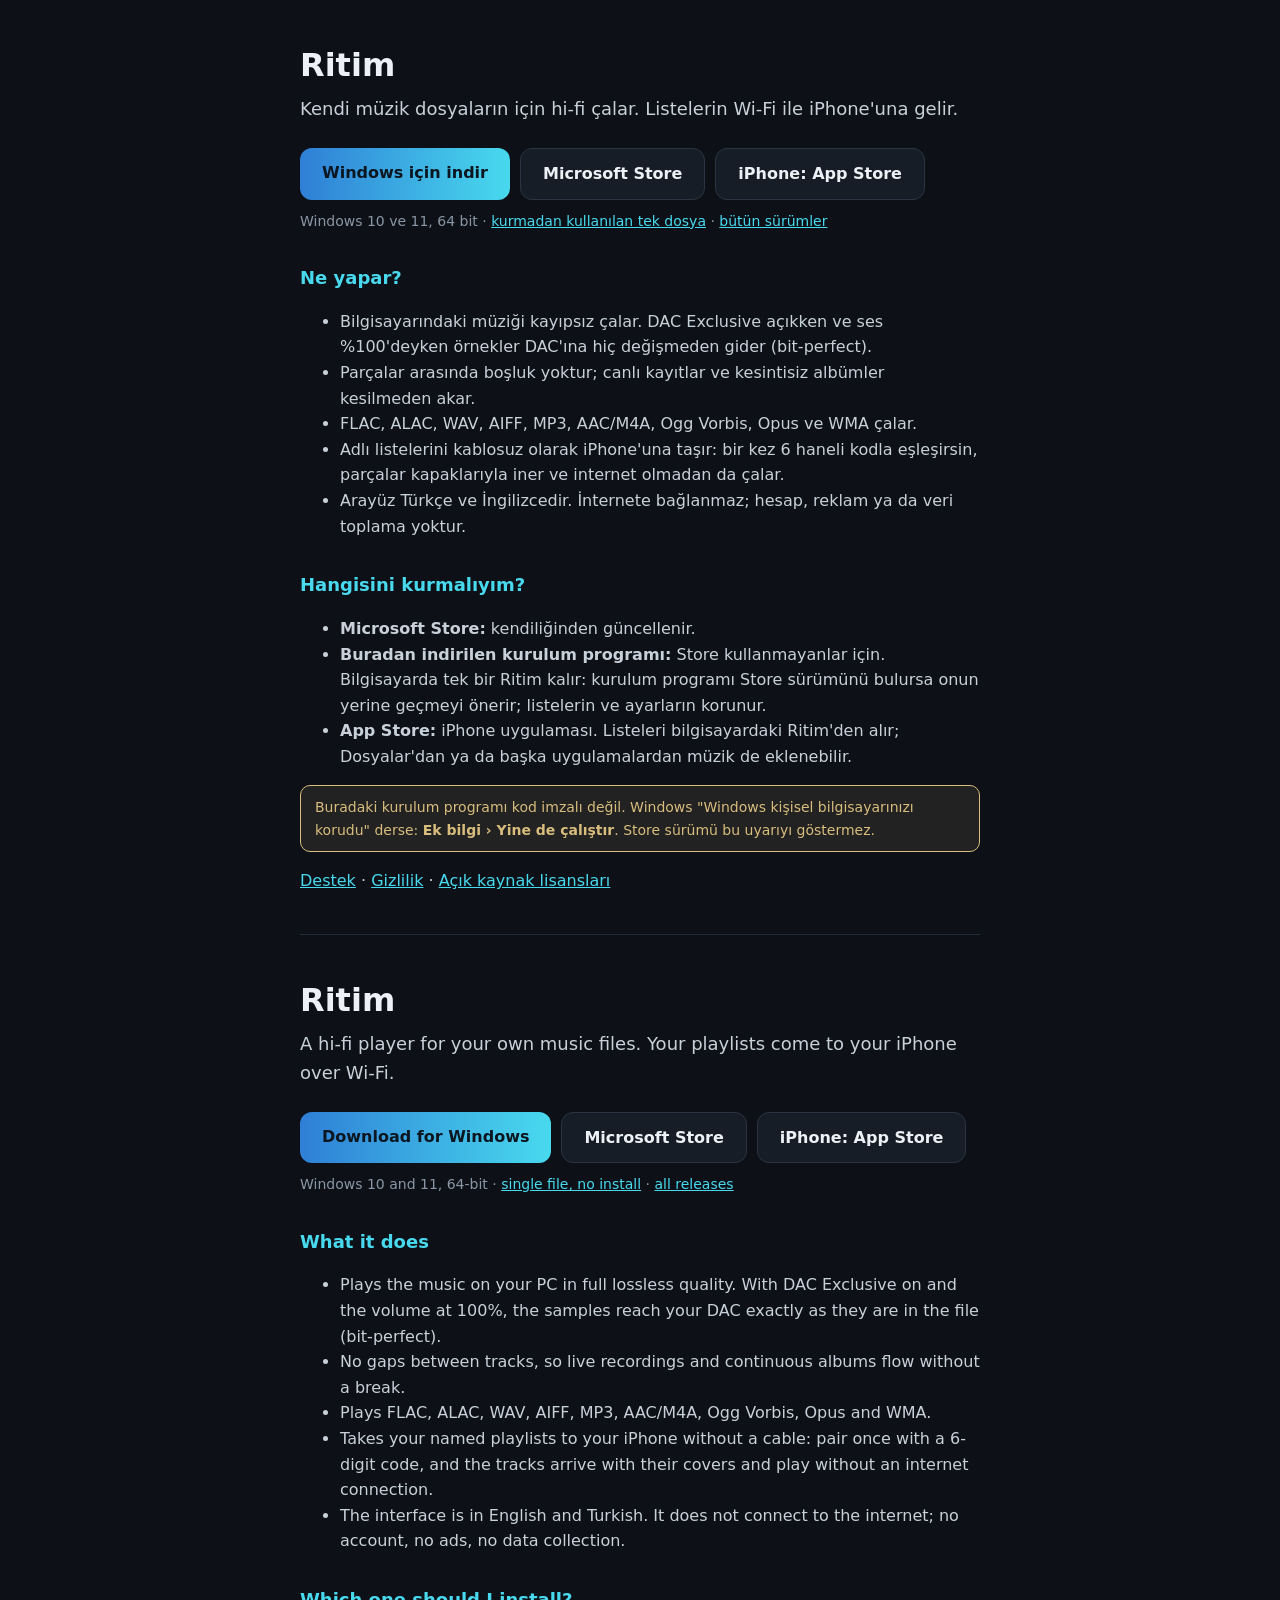
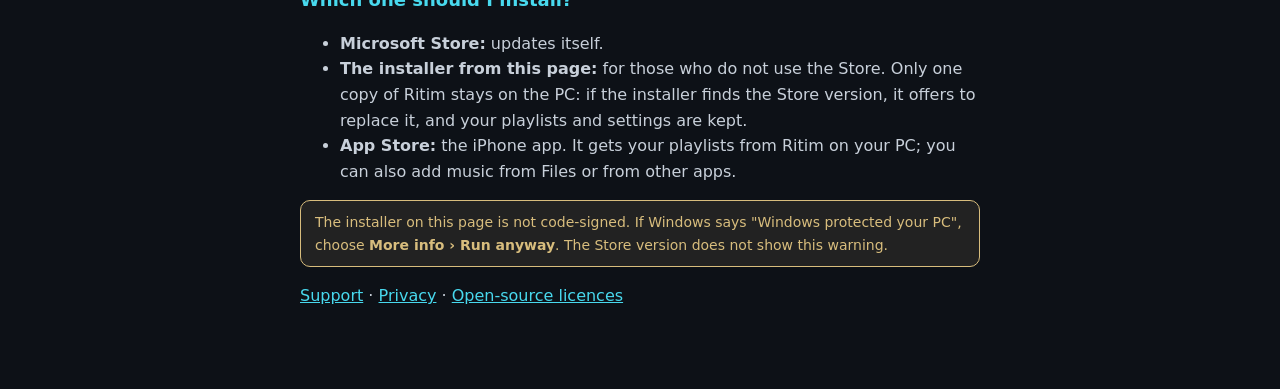
==== index.html @ 0b858e05 "Ritim: giriş sayfası, destek, gizlilik" ====
<!doctype html>
<html lang="tr">
<head>
<meta charset="utf-8">
<meta name="viewport" content="width=device-width, initial-scale=1">
<title>Ritim</title>
<meta name="description" content="Kendi müzik dosyaların için hi-fi çalar; listelerin Wi-Fi ile iPhone'una gelir.">
<style>
  body { margin: 0; background: #0d1117; color: #edf1f6; font: 16px/1.6 "Segoe UI", system-ui, sans-serif; }
  main { max-width: 680px; margin: 0 auto; padding: 40px 16px 64px; }
  h1 { font-size: 32px; margin: 0 0 4px; }
  h2 { font-size: 18px; margin: 32px 0 8px; color: #48d9ee; }
  p, li { color: #c8d0da; }
  a { color: #48d9ee; }
  hr { border: 0; border-top: 1px solid #222b38; margin: 40px 0; }
  .alt { font-size: 18px; margin: 0 0 24px; }
  .dugmeler { display: flex; flex-wrap: wrap; gap: 10px; }
  .dugme { display: inline-block; padding: 12px 22px; border-radius: 12px; font-weight: 600; color: #0b1620; text-decoration: none;
           background: linear-gradient(90deg, #2f7fd6, #48d9ee); }
  .dugme.ikincil { color: #edf1f6; background: #161d27; border: 1px solid #2a3442; }
  .kucuk { font-size: 14px; color: #8a96a6; margin-top: 10px; }
  .not { border: 1px solid #d8bd7d; background: rgba(216, 189, 125, 0.1); color: #d8bd7d; border-radius: 10px; padding: 10px 14px; font-size: 14px; }
</style>
</head>
<body>
<main>
  <h1>Ritim</h1>
  <p class="alt">Kendi müzik dosyaların için hi-fi çalar. Listelerin Wi-Fi ile iPhone'una gelir.</p>
  <div class="dugmeler">
    <a class="dugme" href="https://github.com/whosaidreal/ritim-app/releases/latest/download/Ritim_Setup.exe">Windows için indir</a>
    <a class="dugme ikincil" href="https://apps.microsoft.com/detail/9NR2T597168G">Microsoft Store</a>
    <a class="dugme ikincil" href="https://apps.apple.com/app/id6835273556">iPhone: App Store</a>
  </div>
  <p class="kucuk">Windows 10 ve 11, 64 bit · <a href="https://github.com/whosaidreal/ritim-app/releases/latest/download/Ritim_Portable.exe">kurmadan kullanılan tek dosya</a> · <a href="https://github.com/whosaidreal/ritim-app/releases">bütün sürümler</a></p>

  <h2>Ne yapar?</h2>
  <ul>
    <li>Bilgisayarındaki müziği kayıpsız çalar. DAC Exclusive açıkken ve ses %100'deyken örnekler DAC'ına hiç değişmeden gider (bit-perfect).</li>
    <li>Parçalar arasında boşluk yoktur; canlı kayıtlar ve kesintisiz albümler kesilmeden akar.</li>
    <li>FLAC, ALAC, WAV, AIFF, MP3, AAC/M4A, Ogg Vorbis, Opus ve WMA çalar.</li>
    <li>Adlı listelerini kablosuz olarak iPhone'una taşır: bir kez 6 haneli kodla eşleşirsin, parçalar kapaklarıyla iner ve internet olmadan da çalar.</li>
    <li>Arayüz Türkçe ve İngilizcedir. İnternete bağlanmaz; hesap, reklam ya da veri toplama yoktur.</li>
  </ul>

  <h2>Hangisini kurmalıyım?</h2>
  <ul>
    <li><b>Microsoft Store:</b> kendiliğinden güncellenir.</li>
    <li><b>Buradan indirilen kurulum programı:</b> Store kullanmayanlar için. Bilgisayarda tek bir Ritim kalır: kurulum programı Store sürümünü bulursa onun yerine geçmeyi önerir; listelerin ve ayarların korunur.</li>
    <li><b>App Store:</b> iPhone uygulaması. Listeleri bilgisayardaki Ritim'den alır; Dosyalar'dan ya da başka uygulamalardan müzik de eklenebilir.</li>
  </ul>
  <p class="not">Buradaki kurulum programı kod imzalı değil. Windows "Windows kişisel bilgisayarınızı korudu" derse: <b>Ek bilgi › Yine de çalıştır</b>. Store sürümü bu uyarıyı göstermez.</p>

  <p><a href="destek.html">Destek</a> · <a href="gizlilik.html">Gizlilik</a> · <a href="https://github.com/whosaidreal/ritim-app/blob/main/THIRD_PARTY_NOTICES.txt">Açık kaynak lisansları</a></p>

  <hr>

  <h1>Ritim</h1>
  <p class="alt">A hi-fi player for your own music files. Your playlists come to your iPhone over Wi-Fi.</p>
  <div class="dugmeler">
    <a class="dugme" href="https://github.com/whosaidreal/ritim-app/releases/latest/download/Ritim_Setup.exe">Download for Windows</a>
    <a class="dugme ikincil" href="https://apps.microsoft.com/detail/9NR2T597168G">Microsoft Store</a>
    <a class="dugme ikincil" href="https://apps.apple.com/app/id6835273556">iPhone: App Store</a>
  </div>
  <p class="kucuk">Windows 10 and 11, 64-bit · <a href="https://github.com/whosaidreal/ritim-app/releases/latest/download/Ritim_Portable.exe">single file, no install</a> · <a href="https://github.com/whosaidreal/ritim-app/releases">all releases</a></p>

  <h2>What it does</h2>
  <ul>
    <li>Plays the music on your PC in full lossless quality. With DAC Exclusive on and the volume at 100%, the samples reach your DAC exactly as they are in the file (bit-perfect).</li>
    <li>No gaps between tracks, so live recordings and continuous albums flow without a break.</li>
    <li>Plays FLAC, ALAC, WAV, AIFF, MP3, AAC/M4A, Ogg Vorbis, Opus and WMA.</li>
    <li>Takes your named playlists to your iPhone without a cable: pair once with a 6-digit code, and the tracks arrive with their covers and play without an internet connection.</li>
    <li>The interface is in English and Turkish. It does not connect to the internet; no account, no ads, no data collection.</li>
  </ul>

  <h2>Which one should I install?</h2>
  <ul>
    <li><b>Microsoft Store:</b> updates itself.</li>
    <li><b>The installer from this page:</b> for those who do not use the Store. Only one copy of Ritim stays on the PC: if the installer finds the Store version, it offers to replace it, and your playlists and settings are kept.</li>
    <li><b>App Store:</b> the iPhone app. It gets your playlists from Ritim on your PC; you can also add music from Files or from other apps.</li>
  </ul>
  <p class="not">The installer on this page is not code-signed. If Windows says "Windows protected your PC", choose <b>More info › Run anyway</b>. The Store version does not show this warning.</p>

  <p><a href="destek.html">Support</a> · <a href="gizlilik.html">Privacy</a> · <a href="https://github.com/whosaidreal/ritim-app/blob/main/THIRD_PARTY_NOTICES.txt">Open-source licences</a></p>
</main>
</body>
</html>
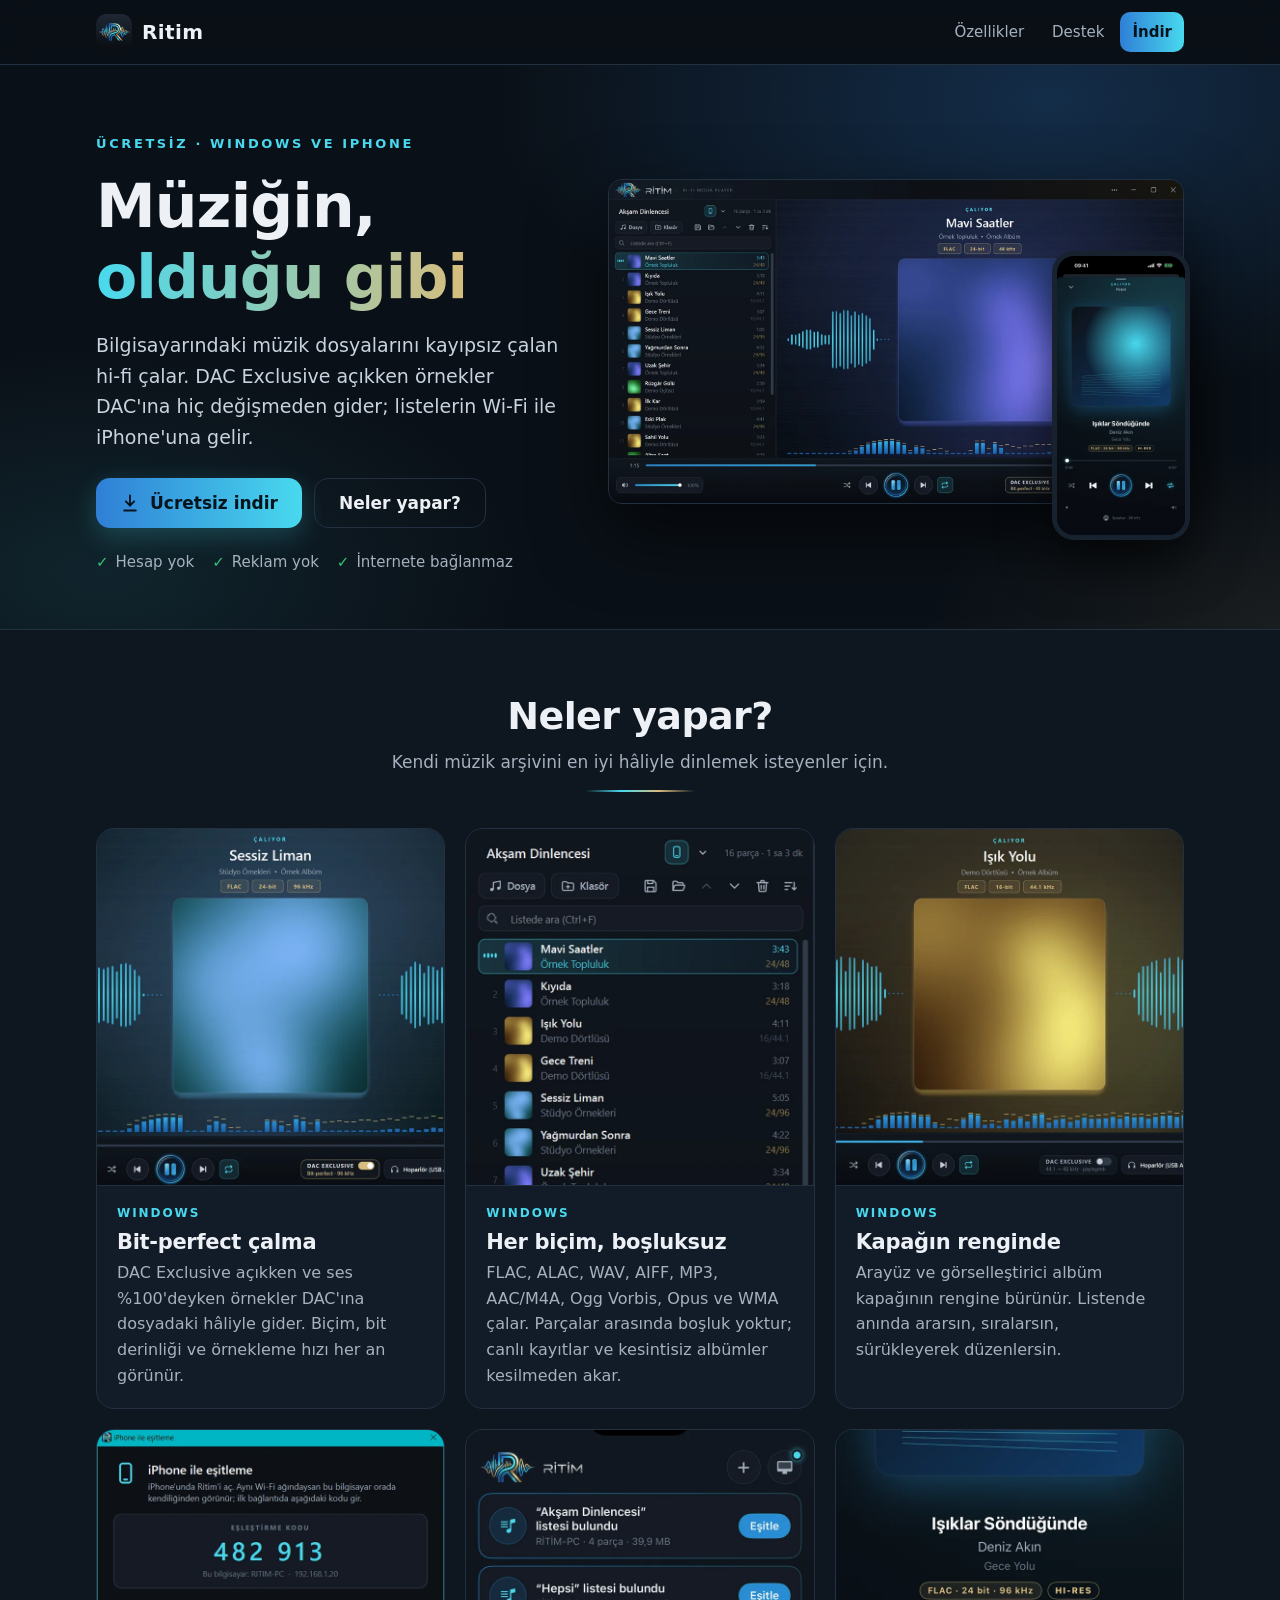
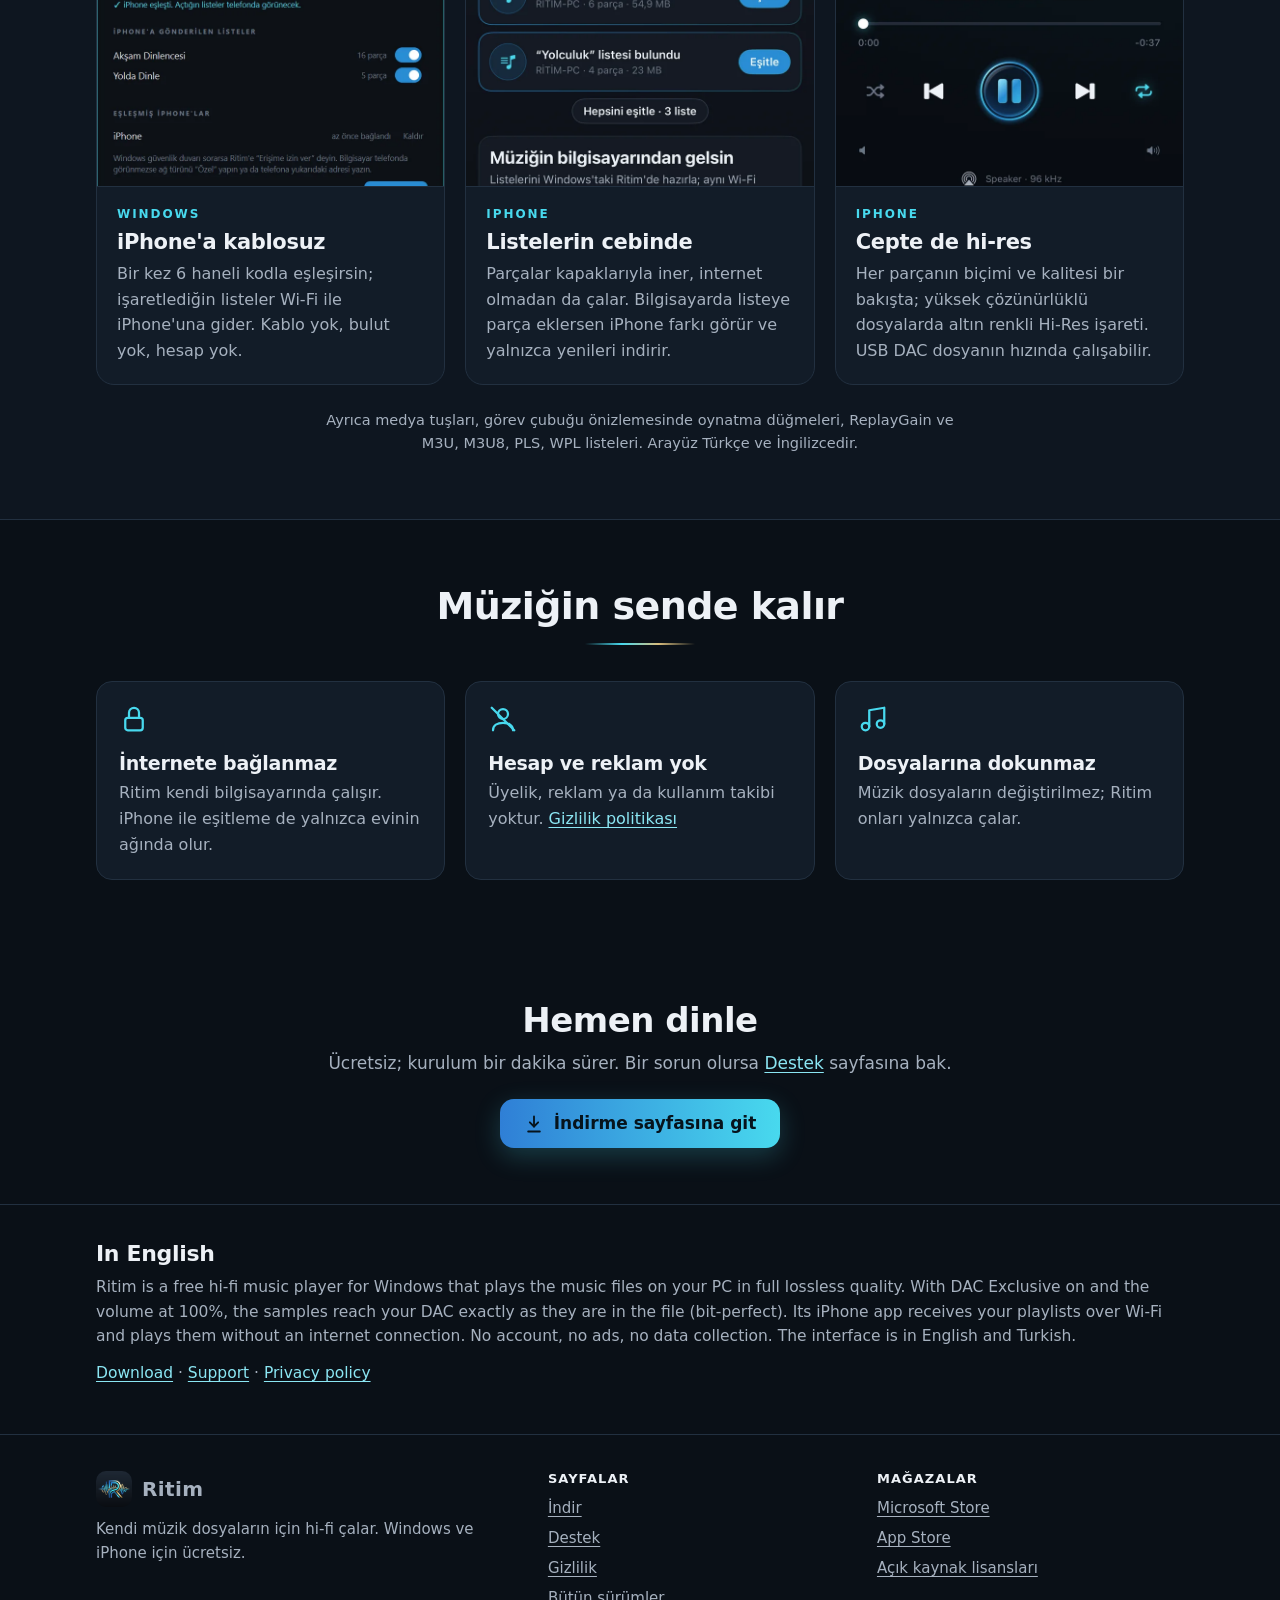
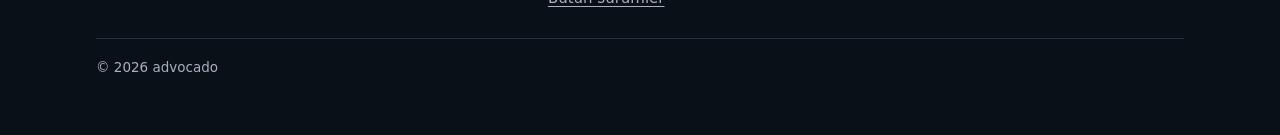
==== commit 3b9407b6: "Sayfalar yenilendi: ortak stil, indirme sayfası, ekran görüntüleri Academic PDFWorks'ün sitesiyle ay" ====
--- a/index.html
+++ b/index.html
@@ -3,84 +3,188 @@
 <head>
 <meta charset="utf-8">
 <meta name="viewport" content="width=device-width, initial-scale=1">
-<title>Ritim</title>
-<meta name="description" content="Kendi müzik dosyaların için hi-fi çalar; listelerin Wi-Fi ile iPhone'una gelir.">
-<style>
-  body { margin: 0; background: #0d1117; color: #edf1f6; font: 16px/1.6 "Segoe UI", system-ui, sans-serif; }
-  main { max-width: 680px; margin: 0 auto; padding: 40px 16px 64px; }
-  h1 { font-size: 32px; margin: 0 0 4px; }
-  h2 { font-size: 18px; margin: 32px 0 8px; color: #48d9ee; }
-  p, li { color: #c8d0da; }
-  a { color: #48d9ee; }
-  hr { border: 0; border-top: 1px solid #222b38; margin: 40px 0; }
-  .alt { font-size: 18px; margin: 0 0 24px; }
-  .dugmeler { display: flex; flex-wrap: wrap; gap: 10px; }
-  .dugme { display: inline-block; padding: 12px 22px; border-radius: 12px; font-weight: 600; color: #0b1620; text-decoration: none;
-           background: linear-gradient(90deg, #2f7fd6, #48d9ee); }
-  .dugme.ikincil { color: #edf1f6; background: #161d27; border: 1px solid #2a3442; }
-  .kucuk { font-size: 14px; color: #8a96a6; margin-top: 10px; }
-  .not { border: 1px solid #d8bd7d; background: rgba(216, 189, 125, 0.1); color: #d8bd7d; border-radius: 10px; padding: 10px 14px; font-size: 14px; }
-</style>
+<title>Ritim · Hi-fi müzik çalar</title>
+<meta name="description" content="Kendi müzik dosyaların için hi-fi çalar: FLAC ve diğer biçimleri kayıpsız, DAC Exclusive ile bit-perfect çalar. Listelerin Wi-Fi ile iPhone'una gelir. Ücretsiz; Windows ve iPhone için.">
+<meta name="theme-color" content="#0a1017">
+<link rel="icon" href="img/simge-32.png" sizes="32x32">
+<link rel="icon" href="img/simge-64.png" sizes="64x64">
+<link rel="apple-touch-icon" href="img/simge-180.png">
+<meta property="og:type" content="website">
+<meta property="og:site_name" content="Ritim">
+<meta property="og:title" content="Ritim · Hi-fi müzik çalar">
+<meta property="og:description" content="Kendi müzik dosyaların için hi-fi çalar. Listelerin Wi-Fi ile iPhone'una gelir. Ücretsiz; Windows ve iPhone için.">
+<meta property="og:url" content="https://whosaidreal.github.io/ritim-app/">
+<meta property="og:image" content="https://whosaidreal.github.io/ritim-app/img/paylasim.jpg">
+<meta property="og:image:width" content="1200">
+<meta property="og:image:height" content="630">
+<meta property="og:locale" content="tr_TR">
+<meta name="twitter:card" content="summary_large_image">
+<link rel="stylesheet" href="stil.css">
 </head>
 <body>
+<header class="ust">
+  <div class="kap">
+    <a class="marka" href="./"><img src="img/simge-64.png" alt="" width="36" height="36"><span>Ritim</span></a>
+    <nav aria-label="Ana menü">
+      <a class="genis" href="#ozellikler">Özellikler</a>
+      <a href="destek.html">Destek</a>
+      <a class="indir-kisa" href="indir.html">İndir</a>
+    </nav>
+  </div>
+</header>
+
 <main>
-  <h1>Ritim</h1>
-  <p class="alt">Kendi müzik dosyaların için hi-fi çalar. Listelerin Wi-Fi ile iPhone'una gelir.</p>
-  <div class="dugmeler">
-    <a class="dugme" href="https://github.com/whosaidreal/ritim-app/releases/latest/download/Ritim_Setup.exe">Windows için indir</a>
-    <a class="dugme ikincil" href="https://apps.microsoft.com/detail/9NR2T597168G">Microsoft Store</a>
-    <a class="dugme ikincil" href="https://apps.apple.com/app/id6835273556">iPhone: App Store</a>
+<section class="giris">
+  <div class="kap">
+    <div>
+      <span class="etiket">Ücretsiz · <span lang="en">Windows</span> ve <span lang="en">iPhone</span></span>
+      <h1>Müziğin, <em>olduğu gibi</em></h1>
+      <p class="alt">Bilgisayarındaki müzik dosyalarını kayıpsız çalan hi-fi çalar. DAC Exclusive açıkken örnekler
+        DAC'ına hiç değişmeden gider; listelerin Wi-Fi ile iPhone'una gelir.</p>
+      <div class="dugmeler">
+        <a class="dugme" href="indir.html"><svg viewBox="0 0 24 24" fill="none" stroke="currentColor" stroke-width="2.2" stroke-linecap="round" stroke-linejoin="round" aria-hidden="true"><path d="M12 3v12"/><path d="m7 10 5 5 5-5"/><path d="M5 21h14"/></svg>Ücretsiz indir</a>
+        <a class="dugme ikincil" href="#ozellikler">Neler yapar?</a>
+      </div>
+      <ul class="guven">
+        <li>Hesap yok</li>
+        <li>Reklam yok</li>
+        <li>İnternete bağlanmaz</li>
+      </ul>
+    </div>
+    <div class="vitrin">
+      <img class="pc" src="img/pc-calma.webp" width="1600" height="900" fetchpriority="high"
+           alt="Windows'ta Ritim: solda çalma listesi, ortada albüm kapağı ve FLAC, 24-bit, 48 kHz rozetleri, altta DAC Exclusive">
+      <img class="telefon" src="img/iphone-calar.webp" width="600" height="1304"
+           alt="iPhone'da Ritim'in çalar ekranı: FLAC, 24 bit, 96 kHz ve Hi-Res işareti">
+    </div>
   </div>
-  <p class="kucuk">Windows 10 ve 11, 64 bit · <a href="https://github.com/whosaidreal/ritim-app/releases/latest/download/Ritim_Portable.exe">kurmadan kullanılan tek dosya</a> · <a href="https://github.com/whosaidreal/ritim-app/releases">bütün sürümler</a></p>
+</section>
 
-  <h2>Ne yapar?</h2>
-  <ul>
-    <li>Bilgisayarındaki müziği kayıpsız çalar. DAC Exclusive açıkken ve ses %100'deyken örnekler DAC'ına hiç değişmeden gider (bit-perfect).</li>
-    <li>Parçalar arasında boşluk yoktur; canlı kayıtlar ve kesintisiz albümler kesilmeden akar.</li>
-    <li>FLAC, ALAC, WAV, AIFF, MP3, AAC/M4A, Ogg Vorbis, Opus ve WMA çalar.</li>
-    <li>Adlı listelerini kablosuz olarak iPhone'una taşır: bir kez 6 haneli kodla eşleşirsin, parçalar kapaklarıyla iner ve internet olmadan da çalar.</li>
-    <li>Arayüz Türkçe ve İngilizcedir. İnternete bağlanmaz; hesap, reklam ya da veri toplama yoktur.</li>
-  </ul>
+<section class="bolum koyu" id="ozellikler">
+  <div class="kap">
+    <div class="bolum-baslik">
+      <h2>Neler yapar?</h2>
+      <p>Kendi müzik arşivini en iyi hâliyle dinlemek isteyenler için.</p>
+      <div class="cizgi"></div>
+    </div>
+    <div class="izgara">
+      <article class="kart">
+        <img src="img/kart-bitperfect.webp" width="720" height="740" loading="lazy" decoding="async"
+             alt="Çalan parçanın FLAC, 24-bit, 96 kHz rozetleri ve altta açık DAC Exclusive anahtarı">
+        <div class="metin"><span class="tur" lang="en">Windows</span><h3>Bit-perfect çalma</h3>
+          <p>DAC Exclusive açıkken ve ses %100'deyken örnekler DAC'ına dosyadaki hâliyle gider. Biçim, bit derinliği
+            ve örnekleme hızı her an görünür.</p></div>
+      </article>
+      <article class="kart">
+        <img src="img/kart-bicimler.webp" width="720" height="740" loading="lazy" decoding="async"
+             alt="Çalma listesi: her parçanın yanında 24/48, 16/44.1 gibi kalite bilgisi">
+        <div class="metin"><span class="tur" lang="en">Windows</span><h3>Her biçim, boşluksuz</h3>
+          <p>FLAC, ALAC, WAV, AIFF, MP3, AAC/M4A, Ogg Vorbis, Opus ve WMA çalar. Parçalar arasında boşluk yoktur; canlı
+            kayıtlar ve kesintisiz albümler kesilmeden akar.</p></div>
+      </article>
+      <article class="kart">
+        <img src="img/kart-renk.webp" width="720" height="740" loading="lazy" decoding="async"
+             alt="Altın renkli bir kapakla altın tonlarına bürünmüş çalar ekranı ve görselleştirici">
+        <div class="metin"><span class="tur" lang="en">Windows</span><h3>Kapağın renginde</h3>
+          <p>Arayüz ve görselleştirici albüm kapağının rengine bürünür. Listende anında ararsın, sıralarsın, sürükleyerek
+            düzenlersin.</p></div>
+      </article>
+      <article class="kart">
+        <img src="img/kart-eslestir.webp" width="720" height="740" loading="lazy" decoding="async"
+             alt="iPhone ile eşitleme penceresi: 6 haneli eşleştirme kodu ve iPhone'a gönderilen listeler">
+        <div class="metin"><span class="tur" lang="en">Windows</span><h3>iPhone'a kablosuz</h3>
+          <p>Bir kez 6 haneli kodla eşleşirsin; işaretlediğin listeler Wi-Fi ile iPhone'una gider. Kablo yok, bulut yok,
+            hesap yok.</p></div>
+      </article>
+      <article class="kart">
+        <img src="img/kart-esitle.webp" width="720" height="740" loading="lazy" decoding="async"
+             alt="iPhone'da bilgisayardan bulunan listeler ve Eşitle düğmeleri">
+        <div class="metin"><span class="tur" lang="en">iPhone</span><h3>Listelerin cebinde</h3>
+          <p>Parçalar kapaklarıyla iner, internet olmadan da çalar. Bilgisayarda listeye parça eklersen iPhone farkı görür
+            ve yalnızca yenileri indirir.</p></div>
+      </article>
+      <article class="kart">
+        <img src="img/kart-hires.webp" width="720" height="740" loading="lazy" decoding="async"
+             alt="iPhone'da çalan parça: FLAC, 24 bit, 96 kHz ve altın renkli Hi-Res işareti">
+        <div class="metin"><span class="tur" lang="en">iPhone</span><h3>Cepte de hi-res</h3>
+          <p>Her parçanın biçimi ve kalitesi bir bakışta; yüksek çözünürlüklü dosyalarda altın renkli Hi-Res işareti.
+            USB DAC dosyanın hızında çalışabilir.</p></div>
+      </article>
+    </div>
+    <p class="dipnot">Ayrıca medya tuşları, görev çubuğu önizlemesinde oynatma düğmeleri, ReplayGain ve M3U, M3U8, PLS, WPL
+      listeleri. Arayüz Türkçe ve İngilizcedir.</p>
+  </div>
+</section>
 
-  <h2>Hangisini kurmalıyım?</h2>
-  <ul>
-    <li><b>Microsoft Store:</b> kendiliğinden güncellenir.</li>
-    <li><b>Buradan indirilen kurulum programı:</b> Store kullanmayanlar için. Bilgisayarda tek bir Ritim kalır: kurulum programı Store sürümünü bulursa onun yerine geçmeyi önerir; listelerin ve ayarların korunur.</li>
-    <li><b>App Store:</b> iPhone uygulaması. Listeleri bilgisayardaki Ritim'den alır; Dosyalar'dan ya da başka uygulamalardan müzik de eklenebilir.</li>
-  </ul>
-  <p class="not">Buradaki kurulum programı kod imzalı değil. Windows "Windows kişisel bilgisayarınızı korudu" derse: <b>Ek bilgi › Yine de çalıştır</b>. Store sürümü bu uyarıyı göstermez.</p>
+<section class="bolum">
+  <div class="kap">
+    <div class="bolum-baslik">
+      <h2>Müziğin sende kalır</h2>
+      <div class="cizgi"></div>
+    </div>
+    <div class="ilkeler">
+      <div class="ilke">
+        <svg viewBox="0 0 24 24" fill="none" stroke="currentColor" stroke-width="1.8" stroke-linecap="round" stroke-linejoin="round" aria-hidden="true"><rect x="5" y="11" width="14" height="10" rx="2"/><path d="M8 11V7a4 4 0 0 1 8 0v4"/></svg>
+        <h3>İnternete bağlanmaz</h3>
+        <p>Ritim kendi bilgisayarında çalışır. iPhone ile eşitleme de yalnızca evinin ağında olur.</p>
+      </div>
+      <div class="ilke">
+        <svg viewBox="0 0 24 24" fill="none" stroke="currentColor" stroke-width="1.8" stroke-linecap="round" stroke-linejoin="round" aria-hidden="true"><circle cx="12" cy="8" r="4"/><path d="M4 21c0-4 3.6-6 8-6s8 2 8 6"/><path d="M3 3l18 18"/></svg>
+        <h3>Hesap ve reklam yok</h3>
+        <p>Üyelik, reklam ya da kullanım takibi yoktur. <a href="gizlilik.html">Gizlilik politikası</a></p>
+      </div>
+      <div class="ilke">
+        <svg viewBox="0 0 24 24" fill="none" stroke="currentColor" stroke-width="1.8" stroke-linecap="round" stroke-linejoin="round" aria-hidden="true"><path d="M9 18V5l12-2v13"/><circle cx="6" cy="18" r="3"/><circle cx="18" cy="16" r="3"/></svg>
+        <h3>Dosyalarına dokunmaz</h3>
+        <p>Müzik dosyaların değiştirilmez; Ritim onları yalnızca çalar.</p>
+      </div>
+    </div>
+  </div>
+</section>
 
-  <p><a href="destek.html">Destek</a> · <a href="gizlilik.html">Gizlilik</a> · <a href="https://github.com/whosaidreal/ritim-app/blob/main/THIRD_PARTY_NOTICES.txt">Açık kaynak lisansları</a></p>
+<section class="cagri">
+  <h2>Hemen dinle</h2>
+  <p>Ücretsiz; kurulum bir dakika sürer. Bir sorun olursa <a href="destek.html">Destek</a> sayfasına bak.</p>
+  <a class="dugme" href="indir.html"><svg viewBox="0 0 24 24" fill="none" stroke="currentColor" stroke-width="2.2" stroke-linecap="round" stroke-linejoin="round" aria-hidden="true"><path d="M12 3v12"/><path d="m7 10 5 5 5-5"/><path d="M5 21h14"/></svg>İndirme sayfasına git</a>
+</section>
 
-  <hr>
+<section class="ingilizce" lang="en">
+  <div class="kap">
+    <h2>In English</h2>
+    <p>Ritim is a free hi-fi music player for Windows that plays the music files on your PC in full lossless quality.
+      With DAC Exclusive on and the volume at 100%, the samples reach your DAC exactly as they are in the file
+      (bit-perfect). Its iPhone app receives your playlists over Wi-Fi and plays them without an internet connection.
+      No account, no ads, no data collection. The interface is in English and Turkish.</p>
+    <p><a href="indir.html">Download</a> · <a href="destek.html#en">Support</a> · <a href="gizlilik.html#en">Privacy policy</a></p>
+  </div>
+</section>
+</main>
 
-  <h1>Ritim</h1>
-  <p class="alt">A hi-fi player for your own music files. Your playlists come to your iPhone over Wi-Fi.</p>
-  <div class="dugmeler">
-    <a class="dugme" href="https://github.com/whosaidreal/ritim-app/releases/latest/download/Ritim_Setup.exe">Download for Windows</a>
-    <a class="dugme ikincil" href="https://apps.microsoft.com/detail/9NR2T597168G">Microsoft Store</a>
-    <a class="dugme ikincil" href="https://apps.apple.com/app/id6835273556">iPhone: App Store</a>
+<footer class="alt-bilgi">
+  <div class="kap">
+    <div>
+      <a class="marka" href="./"><img src="img/simge-64.png" alt="" width="36" height="36"><span>Ritim</span></a>
+      <p class="tanim">Kendi müzik dosyaların için hi-fi çalar. Windows ve iPhone için ücretsiz.</p>
+    </div>
+    <div>
+      <h3>Sayfalar</h3>
+      <ul>
+        <li><a href="indir.html">İndir</a></li>
+        <li><a href="destek.html">Destek</a></li>
+        <li><a href="gizlilik.html">Gizlilik</a></li>
+        <li><a href="https://github.com/whosaidreal/ritim-app/releases">Bütün sürümler</a></li>
+      </ul>
+    </div>
+    <div>
+      <h3>Mağazalar</h3>
+      <ul>
+        <li><a href="https://apps.microsoft.com/detail/9NR2T597168G">Microsoft Store</a></li>
+        <li><a href="https://apps.apple.com/app/id6835273556">App Store</a></li>
+        <li><a href="https://github.com/whosaidreal/ritim-app/blob/main/THIRD_PARTY_NOTICES.txt">Açık kaynak lisansları</a></li>
+      </ul>
+    </div>
+    <p class="yasal">© 2026 advocado</p>
   </div>
-  <p class="kucuk">Windows 10 and 11, 64-bit · <a href="https://github.com/whosaidreal/ritim-app/releases/latest/download/Ritim_Portable.exe">single file, no install</a> · <a href="https://github.com/whosaidreal/ritim-app/releases">all releases</a></p>
-
-  <h2>What it does</h2>
-  <ul>
-    <li>Plays the music on your PC in full lossless quality. With DAC Exclusive on and the volume at 100%, the samples reach your DAC exactly as they are in the file (bit-perfect).</li>
-    <li>No gaps between tracks, so live recordings and continuous albums flow without a break.</li>
-    <li>Plays FLAC, ALAC, WAV, AIFF, MP3, AAC/M4A, Ogg Vorbis, Opus and WMA.</li>
-    <li>Takes your named playlists to your iPhone without a cable: pair once with a 6-digit code, and the tracks arrive with their covers and play without an internet connection.</li>
-    <li>The interface is in English and Turkish. It does not connect to the internet; no account, no ads, no data collection.</li>
-  </ul>
-
-  <h2>Which one should I install?</h2>
-  <ul>
-    <li><b>Microsoft Store:</b> updates itself.</li>
-    <li><b>The installer from this page:</b> for those who do not use the Store. Only one copy of Ritim stays on the PC: if the installer finds the Store version, it offers to replace it, and your playlists and settings are kept.</li>
-    <li><b>App Store:</b> the iPhone app. It gets your playlists from Ritim on your PC; you can also add music from Files or from other apps.</li>
-  </ul>
-  <p class="not">The installer on this page is not code-signed. If Windows says "Windows protected your PC", choose <b>More info › Run anyway</b>. The Store version does not show this warning.</p>
-
-  <p><a href="destek.html">Support</a> · <a href="gizlilik.html">Privacy</a> · <a href="https://github.com/whosaidreal/ritim-app/blob/main/THIRD_PARTY_NOTICES.txt">Open-source licences</a></p>
-</main>
+</footer>
 </body>
 </html>
--- a/stil.css
+++ b/stil.css
@@ -0,0 +1,202 @@
+/* Ritim tanıtım sitesi: bütün sayfaların ortak stili. Renkler uygulamadan: lacivert zemin, camgöbeği-mavi vurgu,
+   logodaki altın. Düzen Academic PDFWorks'ün sitesiyle aynı aileden. */
+:root {
+  --zemin: #0a1017;
+  --zemin-2: #0e1620;
+  --kart: #121c28;
+  --kenar: #223040;
+  --yazi: #edf1f6;
+  --soluk: #a6b1bf;
+  --camgobegi: #48d9ee;
+  --camgobegi-acik: #8be6f3;
+  --mavi: #2f7fd6;
+  --altin: #d8bd7d;
+  --altin-acik: #ecd9a8;
+  --yesil: #34c27a;
+  --vurgu: linear-gradient(90deg, #2f7fd6, #48d9ee);
+  --baslik: "Segoe UI Variable Display", "Segoe UI", system-ui, -apple-system, "Helvetica Neue", Arial, sans-serif;
+  --govde: system-ui, -apple-system, "Segoe UI", Roboto, "Helvetica Neue", Arial, sans-serif;
+  color-scheme: dark;
+}
+* { box-sizing: border-box; }
+html { scroll-behavior: smooth; }
+@media (prefers-reduced-motion: reduce) { html { scroll-behavior: auto; } }
+body { margin: 0; background: var(--zemin); color: var(--yazi); font: 17px/1.6 var(--govde);
+       -webkit-text-size-adjust: 100%; }
+img { max-width: 100%; height: auto; display: block; }
+a { color: var(--camgobegi-acik); text-underline-offset: 3px; }
+a:hover { color: #fff; }
+:focus-visible { outline: 2px solid var(--camgobegi); outline-offset: 3px; border-radius: 6px; }
+h1, h2, h3 { font-family: var(--baslik); font-weight: 700; line-height: 1.18; letter-spacing: -0.015em; margin: 0; }
+p { margin: 0 0 12px; }
+.kap { max-width: 1120px; margin: 0 auto; padding: 0 16px; }
+.soluk { color: var(--soluk); }
+
+/* üst çubuk */
+.ust { border-bottom: 1px solid var(--kenar); background: rgba(10, 16, 23, 0.9); position: sticky; top: 0; z-index: 10;
+       -webkit-backdrop-filter: blur(10px); backdrop-filter: blur(10px); }
+.ust .kap { display: flex; align-items: center; justify-content: space-between; gap: 12px; height: 64px; }
+.marka { display: flex; align-items: center; gap: 10px; color: var(--yazi); text-decoration: none; font-family: var(--baslik);
+         font-weight: 700; font-size: 20px; letter-spacing: 0.02em; white-space: nowrap; }
+.marka img { width: 36px; height: 36px; border-radius: 10px; }
+.ust nav { display: flex; align-items: center; gap: 4px; }
+.ust nav a { color: var(--soluk); text-decoration: none; font-size: 15px; padding: 8px 12px; border-radius: 10px; }
+.ust nav a:hover, .ust nav a[aria-current] { color: var(--yazi); background: var(--kart); }
+.ust nav a.indir-kisa { color: #06131c; background: var(--vurgu); font-weight: 650; }
+@media (max-width: 560px) { .ust nav .genis { display: none; } .ust nav a { padding: 8px 10px; } }
+@media (max-width: 420px) { .ust nav a:not(.indir-kisa) { display: none; } }
+
+/* düğmeler */
+.dugme { display: inline-flex; align-items: center; justify-content: center; gap: 10px; padding: 14px 24px;
+         border-radius: 14px; font-weight: 650; font-size: 17px; text-decoration: none; line-height: 1.2;
+         color: #06131c; background: var(--vurgu); box-shadow: 0 8px 26px rgba(72, 217, 238, 0.22); }
+.dugme:hover { color: #06131c; filter: brightness(1.08); }
+.dugme.ikincil { color: var(--yazi); background: transparent; border: 1px solid var(--kenar); box-shadow: none; }
+.dugme.ikincil:hover { background: var(--kart); color: #fff; }
+.dugme svg { width: 20px; height: 20px; flex: none; }
+
+/* giriş */
+.giris { padding: 64px 0 40px;
+         background: radial-gradient(900px 480px at 82% 6%, rgba(47, 127, 214, 0.26), transparent 62%),
+                     radial-gradient(700px 380px at 8% 90%, rgba(72, 217, 238, 0.10), transparent 60%),
+                     radial-gradient(600px 300px at 100% 100%, rgba(216, 189, 125, 0.08), transparent 60%); }
+.giris .kap { display: grid; grid-template-columns: 1fr; gap: 40px; align-items: center; }
+@media (min-width: 940px) { .giris .kap { grid-template-columns: 0.9fr 1.1fr; } }
+.etiket { display: inline-block; font-size: 13px; letter-spacing: 0.2em; text-transform: uppercase; color: var(--camgobegi);
+          font-weight: 700; margin-bottom: 16px; }
+.giris h1 { font-size: clamp(38px, 5.4vw, 60px); margin-bottom: 18px; }
+.giris h1 em { font-style: normal; white-space: nowrap; background: linear-gradient(90deg, var(--camgobegi), var(--altin));
+               -webkit-background-clip: text; background-clip: text; color: transparent; }
+.giris p.alt { font-size: 19px; color: #c9d3df; max-width: 33em; margin-bottom: 26px; }
+.dugmeler { display: flex; flex-wrap: wrap; gap: 12px; }
+.guven { display: flex; flex-wrap: wrap; gap: 8px 18px; margin-top: 22px; font-size: 15px; color: var(--soluk); padding: 0;
+         list-style: none; }
+.guven li::before { content: "✓"; color: var(--yesil); font-weight: 700; margin-right: 7px; }
+.vitrin { position: relative; padding-bottom: 36px; }
+.vitrin .pc { border-radius: 14px; border: 1px solid var(--kenar); box-shadow: 0 30px 70px rgba(0, 0, 0, 0.55); }
+.vitrin .telefon { position: absolute; right: -6px; bottom: 0; width: 24%; min-width: 104px; border-radius: 22px;
+                   border: 5px solid #18222f; box-shadow: 0 24px 50px rgba(0, 0, 0, 0.6); background: #000; }
+
+/* bölümler */
+.bolum { padding: 64px 0; }
+.bolum.koyu { background: var(--zemin-2); border-top: 1px solid var(--kenar); border-bottom: 1px solid var(--kenar); }
+.bolum-baslik { text-align: center; max-width: 640px; margin: 0 auto 36px; }
+.bolum-baslik h2 { font-size: clamp(28px, 3.6vw, 38px); margin-bottom: 10px; }
+.bolum-baslik p { color: var(--soluk); margin: 0; }
+.cizgi { width: 110px; height: 2px; margin: 14px auto 0;
+         background: linear-gradient(90deg, transparent, var(--camgobegi), var(--altin), transparent); }
+
+.izgara { display: grid; grid-template-columns: repeat(auto-fit, minmax(290px, 1fr)); gap: 20px; }
+.kart { background: var(--kart); border: 1px solid var(--kenar); border-radius: 18px; overflow: hidden; display: flex;
+        flex-direction: column; }
+.kart img { width: 100%; aspect-ratio: 720 / 740; object-fit: cover; object-position: top; border-bottom: 1px solid var(--kenar); }
+@media (max-width: 600px) { .kart img { aspect-ratio: 720 / 500; } }
+.kart .metin { padding: 18px 20px 20px; }
+.kart .tur { display: block; font-size: 12px; letter-spacing: 0.16em; text-transform: uppercase; color: var(--camgobegi);
+             font-weight: 700; margin-bottom: 6px; }
+.kart h3 { font-size: 21px; margin-bottom: 6px; }
+.kart p { color: var(--soluk); font-size: 16px; margin: 0; }
+.dipnot { text-align: center; color: var(--soluk); font-size: 14.5px; margin: 24px auto 0; max-width: 46em; }
+
+.ilkeler { display: grid; grid-template-columns: repeat(auto-fit, minmax(240px, 1fr)); gap: 20px; }
+.ilke { padding: 22px; border-radius: 16px; border: 1px solid var(--kenar); background: var(--kart); }
+.ilke svg { width: 30px; height: 30px; color: var(--camgobegi); margin-bottom: 10px; }
+.ilke h3 { font-size: 19px; margin-bottom: 6px; }
+.ilke p { color: var(--soluk); font-size: 16px; margin: 0; }
+
+.cagri { text-align: center; padding: 56px 16px; }
+.cagri h2 { font-size: clamp(26px, 3.4vw, 34px); margin-bottom: 10px; }
+.cagri p { color: var(--soluk); margin-bottom: 22px; }
+
+/* indirme sayfası */
+.indir-ust { text-align: center; padding: 56px 0 28px;
+             background: radial-gradient(900px 420px at 50% 0%, rgba(47, 127, 214, 0.3), transparent 65%); }
+.indir-ust img { width: 88px; height: 88px; border-radius: 22px; margin: 0 auto 18px; box-shadow: 0 16px 40px rgba(0, 0, 0, 0.5); }
+.indir-ust h1 { font-size: clamp(30px, 4.4vw, 44px); margin-bottom: 10px; }
+.indir-ust p { color: var(--soluk); margin: 0; }
+.platform-bolumu { padding-top: 28px; }
+.platformlar { display: grid; grid-template-columns: 1fr; gap: 20px; max-width: 900px; margin: 0 auto; }
+@media (min-width: 780px) { .platformlar { grid-template-columns: 1fr 1fr; } }
+.platform { position: relative; background: var(--kart); border: 1px solid var(--kenar); border-radius: 22px; padding: 26px; }
+.platform .bas { display: flex; align-items: center; gap: 14px; margin-bottom: 20px; }
+.platform .bas svg { width: 42px; height: 42px; color: var(--camgobegi-acik); flex: none; }
+.platform h2 { font-size: 26px; }
+.platform .bas p { margin: 2px 0 0; font-size: 15px; color: var(--soluk); }
+.platform .dugme { width: 100%; padding: 16px 20px; flex-direction: column; gap: 2px; }
+.platform .dugme .ust-satir { display: inline-flex; align-items: center; gap: 10px; font-size: 19px; }
+.platform .dugme small { font-weight: 500; font-size: 14px; opacity: 0.85; }
+.secenekler { list-style: none; padding: 0; margin: 18px 0 0; border-top: 1px solid var(--kenar); }
+.secenekler li { display: flex; justify-content: space-between; align-items: center; gap: 12px; padding: 13px 2px;
+                 border-bottom: 1px solid var(--kenar); font-size: 15px; }
+.secenekler li:last-child { border-bottom: 0; padding-bottom: 0; }
+.secenekler .ad { color: var(--yazi); }
+.secenekler a { white-space: nowrap; }
+.secenekler .ad small { display: block; color: var(--soluk); font-size: 13.5px; }
+.sizin { display: none; position: absolute; top: -12px; right: 20px; font-size: 12.5px; font-weight: 700;
+         color: #062b17; background: var(--yesil); border-radius: 999px; padding: 4px 12px; }
+html[data-cihaz="windows"] .platform.windows .sizin, html[data-cihaz="iphone"] .platform.iphone .sizin { display: inline-block; }
+html[data-cihaz="windows"] .platform.windows, html[data-cihaz="iphone"] .platform.iphone { border-color: rgba(72, 217, 238, 0.55); }
+html[data-cihaz="iphone"] .platform.iphone { order: -1; }
+.baska-cihaz { display: none; text-align: center; color: var(--soluk); font-size: 15px; margin: 18px auto 0; }
+html[data-cihaz="diger"] .baska-cihaz { display: block; }
+
+.adimlar { display: grid; grid-template-columns: 1fr; gap: 20px; }
+@media (min-width: 860px) { .adimlar { grid-template-columns: repeat(3, 1fr); } }
+.adim { background: var(--kart); border: 1px solid var(--kenar); border-radius: 18px; padding: 22px; }
+.adim .no { width: 34px; height: 34px; border-radius: 50%; display: grid; place-items: center; font-weight: 700;
+            color: #06131c; background: var(--vurgu); margin-bottom: 12px; }
+.adim h3 { font-size: 20px; margin-bottom: 6px; }
+.adim p { color: var(--soluk); font-size: 16px; margin: 0; }
+.adim b { color: var(--yazi); }
+/* Windows uyarısının sade çizimi (gerçek pencerenin kopyası değil) */
+.uyari-cizim { margin-top: 16px; border-radius: 10px; background: #1f5fa8; color: #fff; padding: 14px 14px 12px; font-size: 13.5px;
+               line-height: 1.4; box-shadow: 0 10px 26px rgba(0, 0, 0, 0.35); }
+.uyari-cizim .b { font-size: 15.5px; font-weight: 600; margin-bottom: 6px; }
+.uyari-cizim .link { text-decoration: underline; display: inline-block; margin-top: 6px; }
+.uyari-cizim .dugmeler { justify-content: flex-end; align-items: center; margin-top: 12px; gap: 8px; }
+.uyari-cizim .d { border: 1px solid rgba(255, 255, 255, 0.7); padding: 4px 12px; border-radius: 4px; font-size: 13px; }
+.uyari-cizim .isaret { outline: 2px solid var(--altin-acik); outline-offset: 2px; border-radius: 3px; }
+.uyari-cizim .sira { display: inline-grid; place-items: center; width: 20px; height: 20px; border-radius: 50%;
+                     background: var(--altin); color: #1b1404; font-size: 12px; font-weight: 700; margin-right: 6px;
+                     vertical-align: middle; }
+.notlar { max-width: 900px; margin: 0 auto; display: grid; gap: 12px; padding: 0 16px; }
+.not { display: flex; gap: 12px; align-items: flex-start; border: 1px solid var(--kenar); background: var(--kart);
+       border-radius: 14px; padding: 14px 16px; font-size: 15.5px; color: var(--soluk); }
+.not svg { width: 22px; height: 22px; flex: none; color: var(--camgobegi); margin-top: 2px; }
+.not p { margin: 0; }
+.not b { color: var(--yazi); }
+
+/* metin sayfaları (destek, gizlilik) */
+.yazi-sayfasi { max-width: 760px; padding-top: 44px; padding-bottom: 64px; }
+.yazi-sayfasi h1 { font-size: clamp(30px, 4vw, 40px); margin-bottom: 6px; }
+.yazi-sayfasi h2 { font-size: 22px; margin: 34px 0 10px; color: var(--camgobegi-acik); }
+.yazi-sayfasi p, .yazi-sayfasi li { color: #cdd5e1; }
+.yazi-sayfasi ul, .yazi-sayfasi ol { padding-left: 22px; }
+.yazi-sayfasi li { margin-bottom: 6px; }
+.yazi-sayfasi hr { border: 0; border-top: 1px solid var(--kenar); margin: 56px 0; }
+.tarih { color: var(--soluk); font-size: 15px; }
+details { border: 1px solid var(--kenar); border-radius: 14px; background: var(--kart); padding: 0 18px; margin: 10px 0; }
+details summary { cursor: pointer; padding: 15px 0; font-weight: 600; color: var(--yazi); list-style: none; position: relative;
+                  padding-right: 28px; }
+details summary::-webkit-details-marker { display: none; }
+details summary::after { content: "+"; position: absolute; right: 2px; top: 12px; font-size: 22px; color: var(--camgobegi); }
+details[open] summary::after { content: "–"; }
+details > p:last-child, details > ul:last-child, details > ol:last-child { padding-bottom: 14px; }
+.iletisim { margin-top: 26px; padding: 20px; border-radius: 16px; border: 1px solid rgba(72, 217, 238, 0.4);
+            background: rgba(72, 217, 238, 0.06); }
+.iletisim p { margin: 0; }
+
+/* alt bilgi */
+.alt-bilgi { border-top: 1px solid var(--kenar); padding: 36px 0 44px; font-size: 15px; color: var(--soluk); }
+.alt-bilgi .kap { display: grid; gap: 22px; grid-template-columns: 1fr; }
+@media (min-width: 760px) { .alt-bilgi .kap { grid-template-columns: 1.4fr 1fr 1fr; } }
+.alt-bilgi h3 { font-family: var(--govde); font-size: 13px; letter-spacing: 0.08em; text-transform: uppercase; color: var(--yazi);
+                margin-bottom: 10px; }
+.alt-bilgi ul { list-style: none; padding: 0; margin: 0; }
+.alt-bilgi li { margin-bottom: 6px; }
+.alt-bilgi a { color: var(--soluk); }
+.alt-bilgi a:hover { color: var(--yazi); }
+.alt-bilgi .tanim { margin-top: 10px; }
+.alt-bilgi .yasal { grid-column: 1 / -1; border-top: 1px solid var(--kenar); padding-top: 18px; font-size: 13.5px; }
+.ingilizce { border-top: 1px solid var(--kenar); padding: 36px 0; color: var(--soluk); font-size: 15.5px; }
+.ingilizce h2 { font-size: 22px; color: var(--yazi); margin-bottom: 8px; }
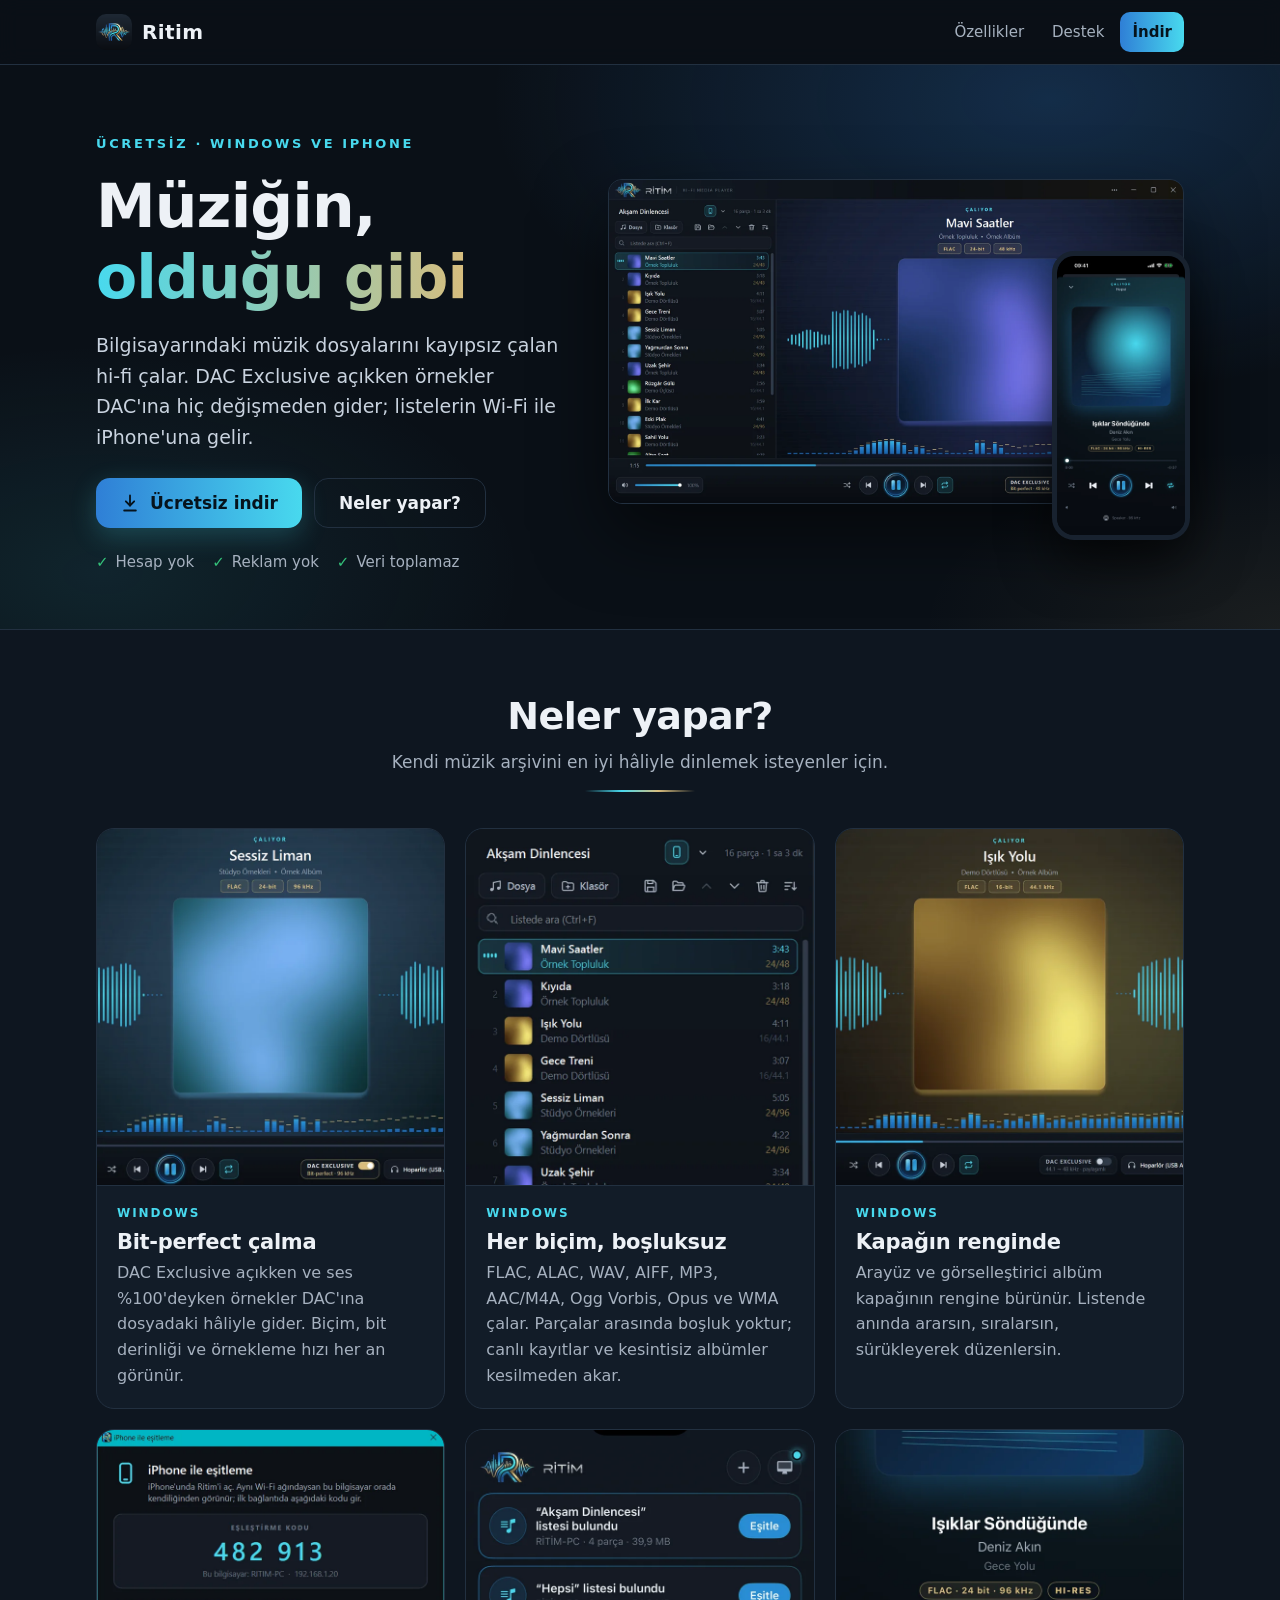
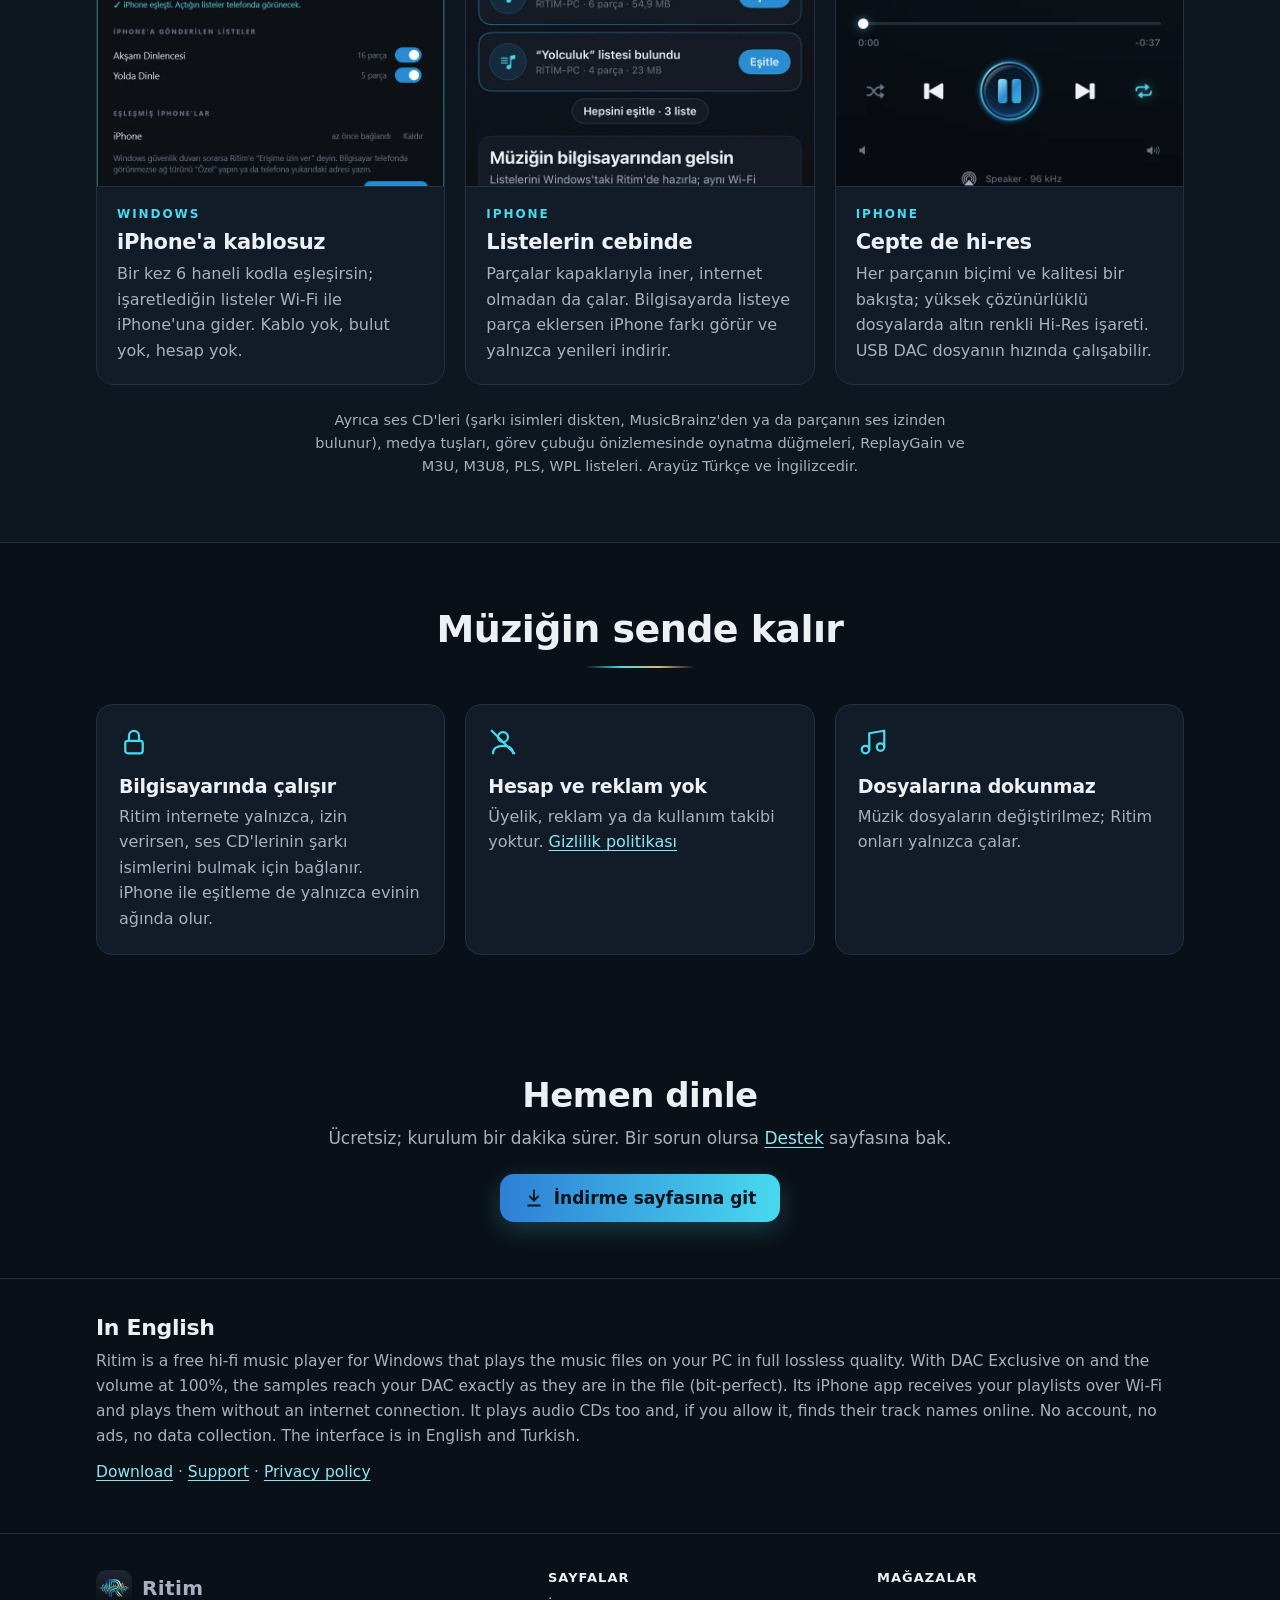
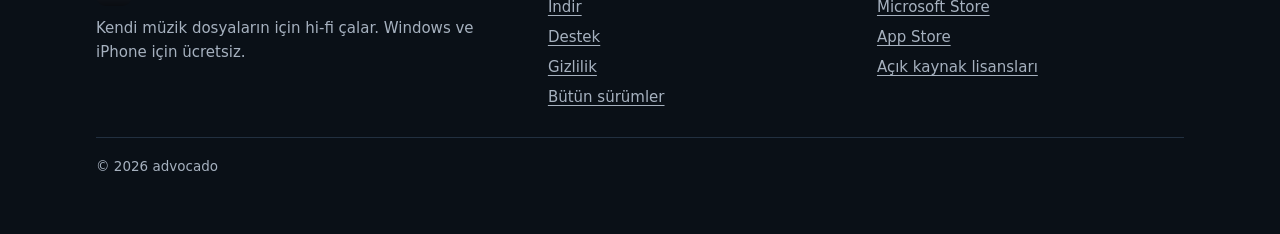
==== commit b9c41595: "Ritim 2.7.0: ses CD'leri Sayfalar ses CD'lerini anlatır: diskten dijital çalma, şarkı isimleri (CD-T" ====
--- a/index.html
+++ b/index.html
@@ -48,7 +48,7 @@
       <ul class="guven">
         <li>Hesap yok</li>
         <li>Reklam yok</li>
-        <li>İnternete bağlanmaz</li>
+        <li>Veri toplamaz</li>
       </ul>
     </div>
     <div class="vitrin">
@@ -111,8 +111,9 @@
             USB DAC dosyanın hızında çalışabilir.</p></div>
       </article>
     </div>
-    <p class="dipnot">Ayrıca medya tuşları, görev çubuğu önizlemesinde oynatma düğmeleri, ReplayGain ve M3U, M3U8, PLS, WPL
-      listeleri. Arayüz Türkçe ve İngilizcedir.</p>
+    <p class="dipnot">Ayrıca ses CD'leri (şarkı isimleri diskten, MusicBrainz'den ya da parçanın ses izinden bulunur),
+      medya tuşları, görev çubuğu önizlemesinde oynatma düğmeleri, ReplayGain ve M3U, M3U8, PLS, WPL listeleri. Arayüz
+      Türkçe ve İngilizcedir.</p>
   </div>
 </section>
 
@@ -125,8 +126,9 @@
     <div class="ilkeler">
       <div class="ilke">
         <svg viewBox="0 0 24 24" fill="none" stroke="currentColor" stroke-width="1.8" stroke-linecap="round" stroke-linejoin="round" aria-hidden="true"><rect x="5" y="11" width="14" height="10" rx="2"/><path d="M8 11V7a4 4 0 0 1 8 0v4"/></svg>
-        <h3>İnternete bağlanmaz</h3>
-        <p>Ritim kendi bilgisayarında çalışır. iPhone ile eşitleme de yalnızca evinin ağında olur.</p>
+        <h3>Bilgisayarında çalışır</h3>
+        <p>Ritim internete yalnızca, izin verirsen, ses CD'lerinin şarkı isimlerini bulmak için bağlanır. iPhone ile
+          eşitleme de yalnızca evinin ağında olur.</p>
       </div>
       <div class="ilke">
         <svg viewBox="0 0 24 24" fill="none" stroke="currentColor" stroke-width="1.8" stroke-linecap="round" stroke-linejoin="round" aria-hidden="true"><circle cx="12" cy="8" r="4"/><path d="M4 21c0-4 3.6-6 8-6s8 2 8 6"/><path d="M3 3l18 18"/></svg>
@@ -154,7 +156,8 @@
     <p>Ritim is a free hi-fi music player for Windows that plays the music files on your PC in full lossless quality.
       With DAC Exclusive on and the volume at 100%, the samples reach your DAC exactly as they are in the file
       (bit-perfect). Its iPhone app receives your playlists over Wi-Fi and plays them without an internet connection.
-      No account, no ads, no data collection. The interface is in English and Turkish.</p>
+      It plays audio CDs too and, if you allow it, finds their track names online. No account, no ads, no data
+      collection. The interface is in English and Turkish.</p>
     <p><a href="indir.html">Download</a> · <a href="destek.html#en">Support</a> · <a href="gizlilik.html#en">Privacy policy</a></p>
   </div>
 </section>
